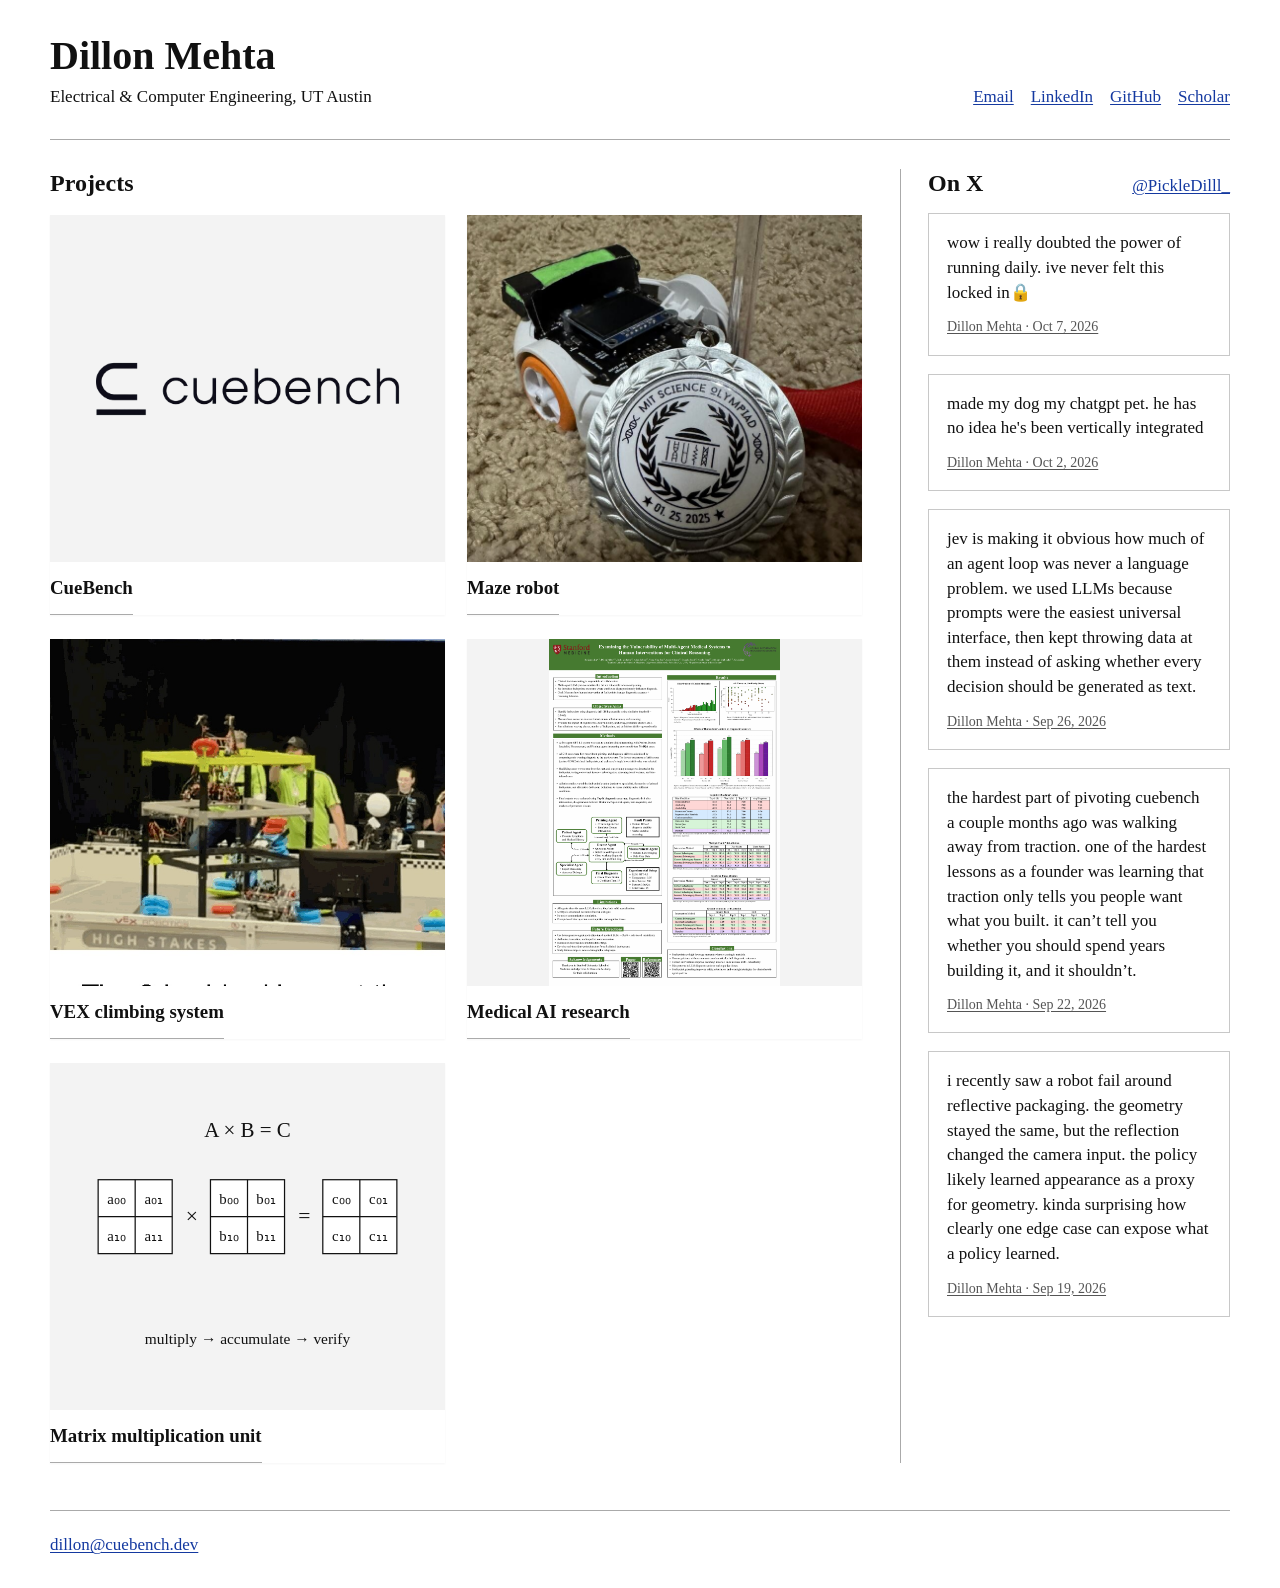
==== index.html @ 0e3250a5 "Remove portfolio PDF links" ====
<!doctype html>
<html lang="en">
<head>
  <meta charset="utf-8">
  <meta name="viewport" content="width=device-width, initial-scale=1">
  <meta name="description" content="Dillon Mehta's projects in robotics, AI, and hardware.">
  <link rel="icon" type="image/svg+xml" href="data:image/svg+xml,%3Csvg xmlns='http://www.w3.org/2000/svg' viewBox='0 0 64 64'%3E%3Crect width='64' height='64' fill='white'/%3E%3Ctext x='32' y='45' text-anchor='middle' font-family='Times New Roman,serif' font-size='42' font-weight='bold' fill='black'%3ED%3C/text%3E%3C/svg%3E">
  <title>Dillon Mehta</title>
  <link rel="stylesheet" href="home.css">
  <link rel="stylesheet" href="x-feed.css">
</head>
<body>
  <a class="skip-link" href="#projects">Skip to projects</a>
  <div class="site-shell">
    <header class="site-header">
      <div>
        <h1>Dillon Mehta</h1>
        <p>Electrical &amp; Computer Engineering, UT Austin</p>
      </div>
      <nav aria-label="Profiles">
        <a href="mailto:dillon@cuebench.dev">Email</a>
        <a href="https://www.linkedin.com/in/dillon-mehta/">LinkedIn</a>
        <a href="https://github.com/DillonMehta">GitHub</a>
        <a href="https://scholar.google.com/citations?user=tNUbaMQAAAAJ&amp;hl=en">Scholar</a>
      </nav>
    </header>

    <div class="site-columns">
      <main id="projects">
        <h2>Projects</h2>
        <div class="project-grid">
          <article class="project-card" data-project>
            <div class="card-inner">
              <button class="card-face card-front" type="button" aria-label="Flip CueBench to read what I did and learned" aria-expanded="false">
                <span class="card-photo card-photo--logo"><img src="assets/cuebench-wordmark.png" alt="CueBench wordmark"></span>
                <span class="card-caption"><strong>CueBench</strong></span>
              </button>
              <div class="card-face card-back" aria-hidden="true" inert>
                <h3>CueBench</h3>
                <p><b>What I did.</b> Co-founded a YC S26 company building reinforcement-learning environments and deterministic verifiers for AI models. Our work includes PerfGym and Quantum Hamiltonian Bench.</p>
                <p><b>What I learned.</b> A technically sound environment is only a start; the harder problem is building it reliably for others to use at scale.</p>
                <div class="card-actions"><a href="https://www.ycombinator.com/companies/cuebench">CueBench at YC</a><button class="card-return" type="button">Back to photo</button></div>
              </div>
            </div>
          </article>

          <article class="project-card" data-project>
            <div class="card-inner">
              <button class="card-face card-front" type="button" aria-label="Flip maze robot to read what I did and learned" aria-expanded="false">
                <span class="card-photo"><img src="assets/maze-robot.jpg" alt="Maze robot with an MIT Science Olympiad medal"></span>
                <span class="card-caption"><strong>Maze robot</strong></span>
              </button>
              <div class="card-face card-back" aria-hidden="true" inert>
                <h3>Maze robot</h3>
                <p><b>What I did.</b> Designed and soldered the PCB, built the shell, and wrote C++ motion control using encoder and IMU feedback for timed maze navigation.</p>
                <p><b>What I learned.</b> Mechanical variation, sensing, and control code have to be tuned as one system. Three hardware iterations earned seven medals.</p>
                <div class="card-actions"><a href="maze-robot.html">Code, circuits, and build</a><button class="card-return" type="button">Back to photo</button></div>
              </div>
            </div>
          </article>

          <article class="project-card" data-project>
            <div class="card-inner">
              <button class="card-face card-front" type="button" aria-label="Flip VEX climbing system to read what I did and learned" aria-expanded="false">
                <span class="card-photo"><img src="assets/vex-worlds.jpg" alt="VEX robot climbing at the World Championship"></span>
                <span class="card-caption"><strong>VEX climbing system</strong></span>
              </button>
              <div class="card-face card-back" aria-hidden="true" inert>
                <h3>VEX climbing system</h3>
                <p><b>What I did.</b> Designed the hang, drivetrain-to-winch power sharing, and odometry hardware. At Worlds, the robot reached the third rung in under 12 seconds and scored a ring.</p>
                <p><b>What I learned.</b> Mechanism design succeeds when power, traction, and packaging work together. My teammates wrote the VEX software.</p>
                <div class="card-actions"><a href="vex-robotics.html">Mechanisms and CAD</a><button class="card-return" type="button">Back to photo</button></div>
              </div>
            </div>
          </article>

          <article class="project-card" data-project>
            <div class="card-inner">
              <button class="card-face card-front" type="button" aria-label="Flip medical AI research to read what I did and learned" aria-expanded="false">
                <span class="card-photo card-photo--poster"><img src="assets/research-poster.png" alt="Poster for multi-agent medical AI research"></span>
                <span class="card-caption"><strong>Medical AI research</strong></span>
              </button>
              <div class="card-face card-back" aria-hidden="true" inert>
                <h3>Medical AI research</h3>
                <p><b>What I did.</b> Built the base multi-agent diagnostic simulation and directed ablations testing how outside advice and bias affect decisions.</p>
                <p><b>What I learned.</b> Final accuracy hides how a diagnosis changes. The timing and repetition of an intervention can matter as much as its content.</p>
                <div class="card-actions"><a href="medical-ai.html">Results and paper</a><button class="card-return" type="button">Back to photo</button></div>
              </div>
            </div>
          </article>

          <article class="project-card" data-project>
            <div class="card-inner">
              <button class="card-face card-front" type="button" aria-label="Flip matrix multiplication unit to read its status" aria-expanded="false">
                <span class="card-photo card-photo--diagram"><img src="assets/matrix-learning.svg" alt="Block diagram of matrix multiplication arithmetic"></span>
                <span class="card-caption"><strong>Matrix multiplication unit</strong></span>
              </button>
              <div class="card-face card-back" aria-hidden="true" inert>
                <h3>Matrix multiplication unit</h3>
                <p><b>Learning phase.</b> I am learning chip design and design verification while working toward my own matrix multiplication unit.</p>
                <p>I have not finished the build. Come back to see what I make and what the verification work teaches me.</p>
                <div class="card-actions"><button class="card-return" type="button">Back to diagram</button></div>
              </div>
            </div>
          </article>
        </div>
      </main>

      <aside class="x-column" aria-labelledby="x-title">
        <div class="x-column__head"><h2 id="x-title">On X</h2><a href="https://x.com/PickleDilll_">@PickleDilll_</a></div>
        <div data-x-posts></div>
      </aside>
    </div>

    <footer class="site-footer"><a href="mailto:dillon@cuebench.dev">dillon@cuebench.dev</a></footer>
  </div>
  <div id="flip-robot" class="robot-rig" aria-hidden="true">
    <img class="rig-base" src="assets/industrial-arm.png" alt="">
    <div class="rig-shoulder">
      <img class="rig-upper" src="assets/industrial-arm.png" alt="">
      <div class="rig-elbow">
        <img class="rig-forearm" src="assets/industrial-arm.png" alt="">
        <div class="rig-wrist">
          <img class="rig-gripper rig-gripper--open" src="assets/industrial-arm.png" alt="">
          <img class="rig-gripper rig-gripper--closed" src="assets/industrial-arm-grip.png" alt="">
        </div>
      </div>
    </div>
  </div>
  <script src="cloth-turn.js" defer></script>
  <script src="site.js" defer></script>
  <script src="x-feed.js" defer></script>
</body>
</html>
---- home.css ----
:root{color-scheme:light}
*{box-sizing:border-box}
html{scroll-behavior:smooth}
body{margin:0;background:#fff;color:#111;font:17px/1.45 "Times New Roman",Times,serif}
button{font:inherit}
a{color:#1439a0;text-underline-offset:2px}
a:hover{text-decoration-thickness:2px}
:focus-visible{outline:2px solid #1439a0;outline-offset:3px}
.skip-link{position:absolute;left:12px;top:-60px;background:#fff;padding:6px 10px;z-index:20}
.skip-link:focus{top:10px}
.site-shell{width:min(100% - 48px,1180px);margin:36px auto 0}
.site-header{display:flex;align-items:end;justify-content:space-between;gap:28px;padding-bottom:29px}
h1,h2,h3,p{margin-top:0}
h1{font-size:2.5rem;line-height:1;margin-bottom:9px}
.site-header p{margin:0}
.site-header nav{display:flex;flex-wrap:wrap;gap:7px 17px;max-width:470px;justify-content:flex-end}
.site-columns{display:grid;grid-template-columns:minmax(0,1fr) 330px;gap:38px;border-top:1px solid #aaa;padding-top:29px}
h2{font-size:1.5rem;line-height:1.2;margin-bottom:18px}
.project-grid{display:grid;grid-template-columns:repeat(2,minmax(0,1fr));gap:24px 22px}
.project-card{position:relative;height:400px;perspective:1300px}
.project-card.is-turning{z-index:5}
.card-inner{position:relative;width:100%;height:100%;transform-style:preserve-3d}
.project-card.is-flipped .card-inner{transform:rotateY(180deg)}
.card-face{position:absolute;inset:0;backface-visibility:hidden;-webkit-backface-visibility:hidden;box-shadow:0 1px 2px #0000000a}
.card-face::after{content:"";position:absolute;inset:0;pointer-events:none;opacity:0;background:linear-gradient(100deg,transparent 17%,#0000001c 38%,#ffffff8c 51%,#0000001e 66%,transparent 85%),repeating-linear-gradient(0deg,#00000009 0 1px,#ffffff07 1px 3px);mix-blend-mode:multiply}
.project-card.is-turning .card-face::after{animation:cloth-sheen 1100ms ease-in-out both}
.cloth-sheet{position:absolute;left:0;top:0;z-index:7;pointer-events:none;filter:drop-shadow(4px 5px 7px #0004)}
@keyframes cloth-sheen{0%,100%{opacity:0;background-position:-130px 0}21%{opacity:.35}45%{opacity:.75;background-position:20px 0}67%{opacity:.48}85%{opacity:.12;background-position:120px 0}}
.card-front{display:flex;flex-direction:column;width:100%;height:100%;padding:0;border:0;background:#fff;color:#111;text-align:left;cursor:pointer}
.card-photo{display:flex;align-items:center;justify-content:center;width:100%;height:calc(100% - 53px);overflow:hidden;background:#f3f3f3}
.card-photo img{display:block;width:100%;height:100%;object-fit:cover}
.card-photo--logo img{width:78%;height:auto;object-fit:contain}
.card-photo--poster img,.card-photo--diagram img{object-fit:contain}
.card-caption{display:flex;align-items:center;min-height:53px;border-bottom:1px solid #aaa}
.card-caption strong{font-size:1.18rem;line-height:1.1}
.card-front:hover .card-caption strong,.card-front:focus-visible .card-caption strong{text-decoration:underline}
.card-back{display:flex;flex-direction:column;transform:rotateY(180deg);border:1px solid #aaa;padding:20px 21px;background:#fff;overflow:auto}
.card-back h3{font-size:1.4rem;line-height:1.1;margin:0 0 19px}
.card-back p{margin:0 0 15px}
.card-actions{display:flex;flex-wrap:wrap;justify-content:space-between;gap:8px 16px;margin-top:auto;padding-top:4px}
.card-return{border:0;background:transparent;color:#1439a0;padding:0;text-decoration:underline;cursor:pointer}
.x-column{border-left:1px solid #aaa;padding-left:27px;min-width:0}
.x-column__head{display:flex;justify-content:space-between;gap:12px;align-items:baseline}
.x-column__head h2{margin-bottom:16px}
.x-column__head a{white-space:nowrap}
.robot-rig{position:fixed;display:none;width:1536px;height:1024px;transform:scale(.27);transform-origin:top left;pointer-events:none;z-index:30;filter:drop-shadow(0 18px 13px #0003)}
.robot-rig img,.rig-shoulder,.rig-elbow,.rig-wrist{position:absolute;inset:0;width:1536px;height:1024px}
.robot-rig img{display:block}
.rig-base{clip-path:polygon(69% 26%,87% 26%,100% 54%,100% 100%,38% 100%,38% 61%,56% 47%,65% 44%)}
.rig-shoulder{transform-origin:1110px 385px}
.rig-upper{clip-path:polygon(46% 0,76% 0,83% 7%,82% 26%,79% 45%,72% 59%,59% 52%,57% 37%,43% 23%,42% 7%)}
.rig-elbow{transform-origin:800px 140px}
.rig-forearm{clip-path:polygon(22% 20%,38% 13%,47% 8%,62% 3%,69% 7%,69% 27%,54% 39%,37% 45%,24% 43%,18% 38%)}
.rig-wrist{transform-origin:350px 335px}
.rig-gripper{clip-path:polygon(0 21%,24% 20%,29% 28%,28% 49%,21% 54%,0 52%)}
.rig-gripper--closed{opacity:0}
.robot-rig.is-gripping .rig-gripper--open{opacity:0}
.robot-rig.is-gripping .rig-gripper--closed{opacity:1}
.site-footer{margin:47px 0 0;padding:22px 0 30px;border-top:1px solid #aaa}
@media(max-width:1040px){.site-columns{display:block}.x-column{border-left:0;border-top:1px solid #aaa;padding:28px 0 0;margin-top:34px;max-width:550px}.project-card{height:440px}}
@media(max-width:660px){.site-shell{width:min(100% - 32px,480px);margin-top:22px}.site-header{display:block;padding-bottom:21px}.site-header nav{justify-content:flex-start;margin-top:14px}.site-columns{padding-top:22px}.project-grid{grid-template-columns:1fr;gap:19px}.project-card{height:410px}.card-back{padding:19px}.x-column{margin-top:26px}.site-footer{margin-top:30px}}
@media(prefers-reduced-motion:reduce){html{scroll-behavior:auto}.project-card.is-turning .card-face::after{animation:none!important}}
---- x-feed.css ----
[data-x-posts] {
  min-width: 0;
}

[data-x-posts] .twitter-tweet {
  box-sizing: border-box;
  margin: 0 0 18px !important;
  max-width: 100%;
  padding: 17px 18px;
  border: 1px solid #c8c8c8;
  background: #fff;
}

[data-x-posts] .twitter-tweet p { margin: 0 0 12px; white-space: pre-line; }

[data-x-posts] .twitter-tweet > a {
  display: block;
  color: #555;
  font-size: 14px;
  text-decoration: underline;
}
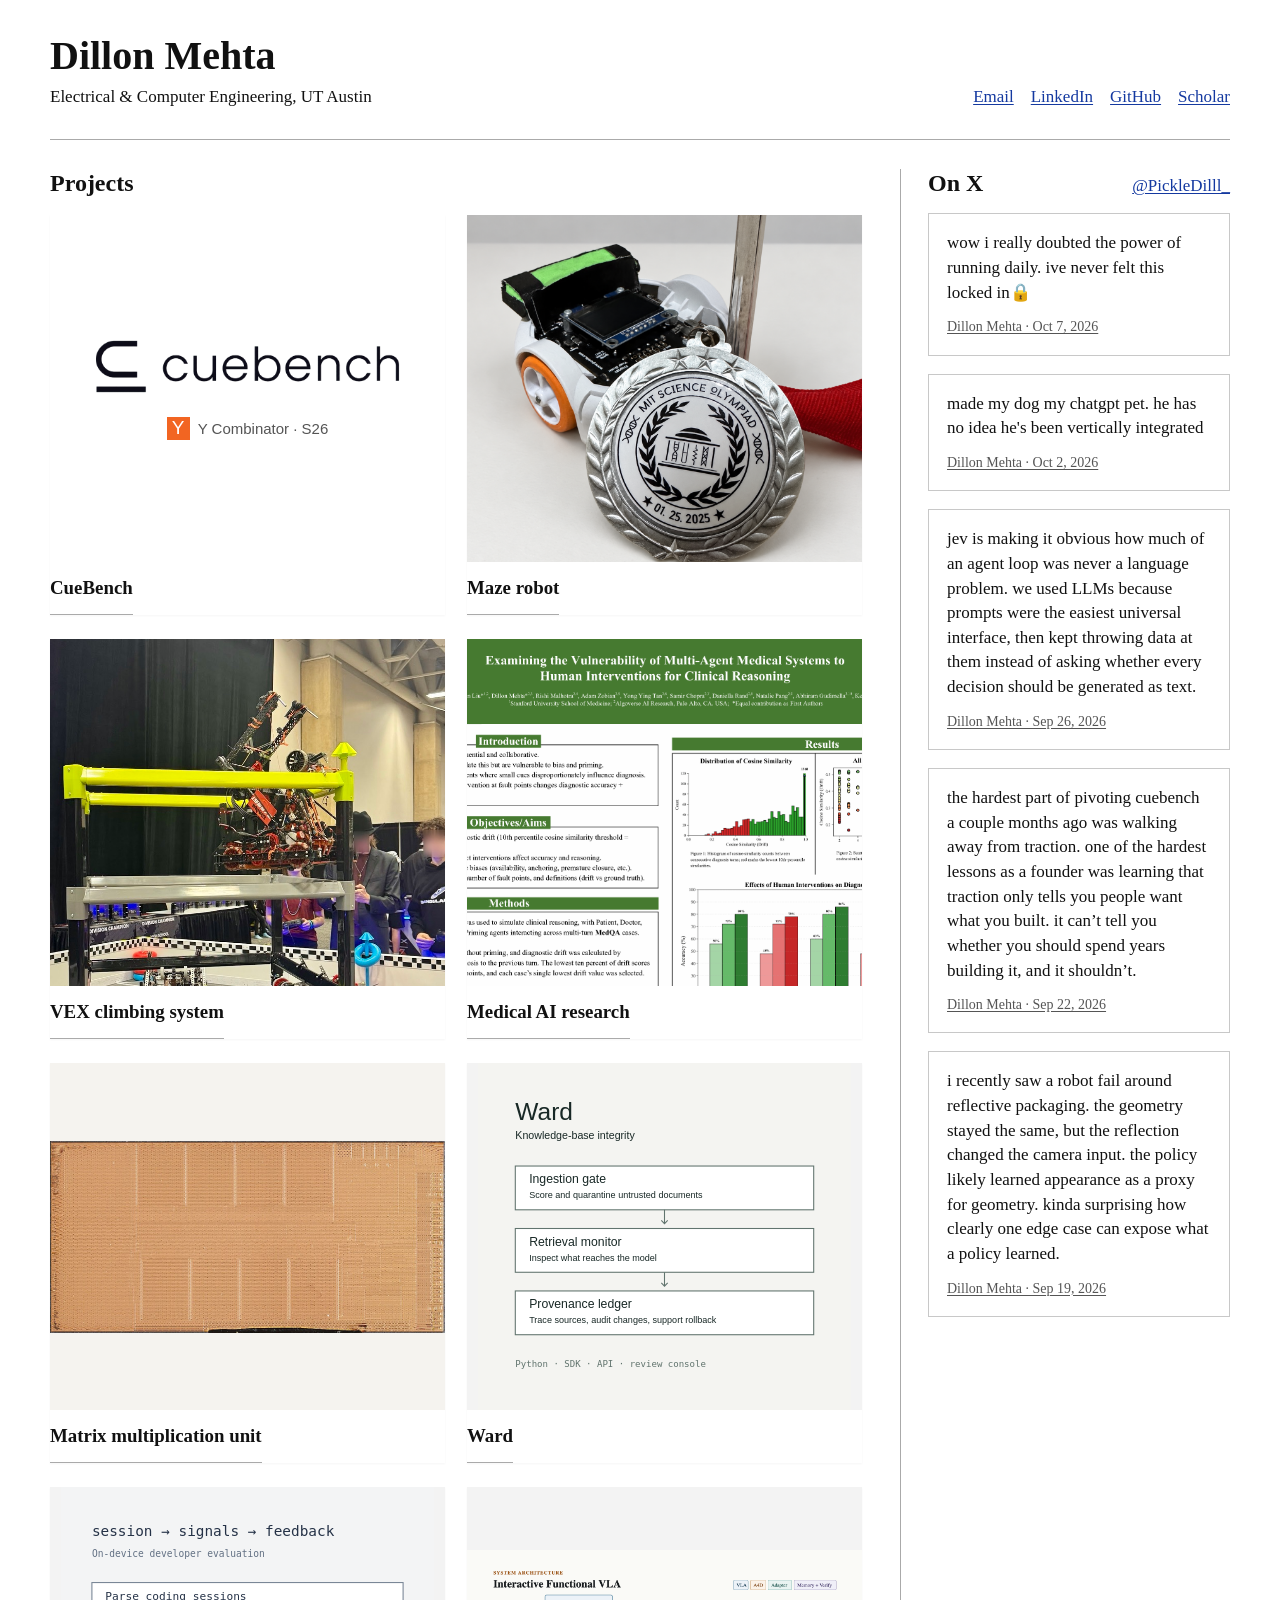
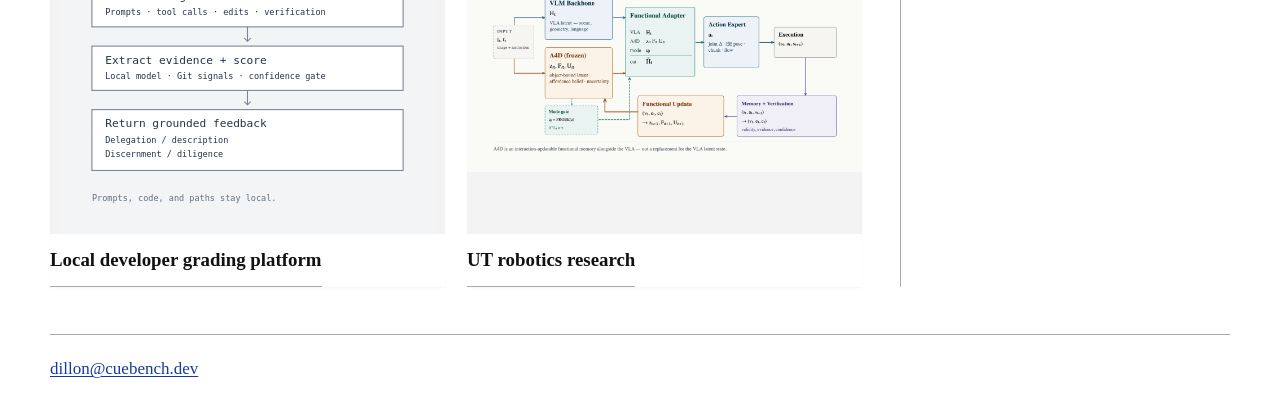
==== commit d7d491de: "Add Ward, developer grading, and UT research projects; refresh imagery" ====
--- a/index.html
+++ b/index.html
@@ -32,7 +32,7 @@
           <article class="project-card" data-project>
             <div class="card-inner">
               <button class="card-face card-front" type="button" aria-label="Flip CueBench to read what I did and learned" aria-expanded="false">
-                <span class="card-photo card-photo--logo"><img src="assets/cuebench-wordmark.png" alt="CueBench wordmark"></span>
+                <span class="card-photo card-photo--logo"><img src="assets/cuebench-wordmark.png" alt="CueBench wordmark"><span class="yc-batch"><span class="yc-mark">Y</span> Y Combinator · S26</span></span>
                 <span class="card-caption"><strong>CueBench</strong></span>
               </button>
               <div class="card-face card-back" aria-hidden="true" inert>
@@ -47,7 +47,7 @@
           <article class="project-card" data-project>
             <div class="card-inner">
               <button class="card-face card-front" type="button" aria-label="Flip maze robot to read what I did and learned" aria-expanded="false">
-                <span class="card-photo"><img src="assets/maze-robot.jpg" alt="Maze robot with an MIT Science Olympiad medal"></span>
+                <span class="card-photo"><img src="assets/maze-robot-clean.png" alt="Maze robot and MIT Science Olympiad medal on a plain tabletop"></span>
                 <span class="card-caption"><strong>Maze robot</strong></span>
               </button>
               <div class="card-face card-back" aria-hidden="true" inert>
@@ -62,7 +62,7 @@
           <article class="project-card" data-project>
             <div class="card-inner">
               <button class="card-face card-front" type="button" aria-label="Flip VEX climbing system to read what I did and learned" aria-expanded="false">
-                <span class="card-photo"><img src="assets/vex-worlds.jpg" alt="VEX robot climbing at the World Championship"></span>
+                <span class="card-photo card-photo--vex"><img src="assets/vex-climb.jpg" alt="My VEX robot hanging from the third rung"></span>
                 <span class="card-caption"><strong>VEX climbing system</strong></span>
               </button>
               <div class="card-face card-back" aria-hidden="true" inert>
@@ -92,14 +92,60 @@
           <article class="project-card" data-project>
             <div class="card-inner">
               <button class="card-face card-front" type="button" aria-label="Flip matrix multiplication unit to read its status" aria-expanded="false">
-                <span class="card-photo card-photo--diagram"><img src="assets/matrix-learning.svg" alt="Block diagram of matrix multiplication arithmetic"></span>
+                <span class="card-photo card-photo--chip"><img src="assets/chip-die-reference.jpg" alt="Reference photograph of an Intel CPU die, not my unfinished matrix multiplication unit"></span>
                 <span class="card-caption"><strong>Matrix multiplication unit</strong></span>
               </button>
               <div class="card-face card-back" aria-hidden="true" inert>
                 <h3>Matrix multiplication unit</h3>
                 <p><b>Learning phase.</b> I am learning chip design and design verification while working toward my own matrix multiplication unit.</p>
                 <p>I have not finished the build. Come back to see what I make and what the verification work teaches me.</p>
+                <p class="image-credit">Reference CPU die photo, not my chip. <a href="https://commons.wikimedia.org/wiki/File:Intel@14nm@Cypress_Cove@Rocket_Lake-S@Core_i5-11400@SRKP0_DSCx04_top-metal@makro_(51195700572).jpg">Fritzchens Fritz · CC0</a></p>
+                <div class="card-actions"><button class="card-return" type="button">Back to photo</button></div>
+              </div>
+            </div>
+          </article>
+
+          <article class="project-card" data-project>
+            <div class="card-inner">
+              <button class="card-face card-front" type="button" aria-label="Flip Ward to read what I did and learned" aria-expanded="false">
+                <span class="card-photo card-photo--diagram"><img src="assets/ward-pipeline.svg" alt="Ward's ingestion gate, retrieval monitor, and provenance ledger"></span>
+                <span class="card-caption"><strong>Ward</strong></span>
+              </button>
+              <div class="card-face card-back" aria-hidden="true" inert>
+                <h3>Ward</h3>
+                <p><b>What I did.</b> Built an integrity layer for retrieval-augmented AI: a document ingestion gate, a retrieval monitor, and a tamper-evident provenance ledger, with an SDK and review console.</p>
+                <p><b>What I learned.</b> Defending the model is not enough if its sources can be poisoned. Detection also needs traceability, permission checks, and a way to review and reverse bad inputs.</p>
                 <div class="card-actions"><button class="card-return" type="button">Back to diagram</button></div>
+              </div>
+            </div>
+          </article>
+
+          <article class="project-card" data-project>
+            <div class="card-inner">
+              <button class="card-face card-front" type="button" aria-label="Flip local developer grading platform to read what I did and learned" aria-expanded="false">
+                <span class="card-photo card-photo--diagram"><img src="assets/developer-grading.svg" alt="Local scoring pipeline for AI-assisted development sessions"></span>
+                <span class="card-caption"><strong>Local developer grading platform</strong></span>
+              </button>
+              <div class="card-face card-back" aria-hidden="true" inert>
+                <h3>Local developer grading platform</h3>
+                <p><b>What I did.</b> Built an on-device system that parses AI coding sessions, combines learned scores with Git and verification signals, and gives feedback on how the developer used the agent. A Rust implementation supports several coding tools.</p>
+                <p><b>What I learned.</b> A score needs evidence and a confidence threshold. I also built privacy checks so prompts, code, and file paths stay local.</p>
+                <div class="card-actions"><button class="card-return" type="button">Back to diagram</button></div>
+              </div>
+            </div>
+          </article>
+
+          <article class="project-card" data-project>
+            <div class="card-inner">
+              <button class="card-face card-front" type="button" aria-label="Flip UT robotics research to read what I am working on" aria-expanded="false">
+                <span class="card-photo card-photo--diagram"><img src="assets/ut-vla-architecture.png" alt="Interactive functional VLA architecture from my UT research slides"></span>
+                <span class="card-caption"><strong>UT robotics research</strong></span>
+              </button>
+              <div class="card-face card-back" aria-hidden="true" inert>
+                <h3>UT robotics research</h3>
+                <p><b>What I am doing.</b> At UT Austin’s Autonomous Systems Group, I am researching how robots test objects’ affordances. My current design connects functional memory to a vision-language-action policy and verifies physical outcomes before updating beliefs.</p>
+                <p><b>What I am learning.</b> A failed push is not evidence that an object is immovable without valid contact. The verifier must distinguish positive, negative, and uninformative outcomes.</p>
+                <div class="card-actions"><a href="ut-research.html">Architecture and verification</a><button class="card-return" type="button">Back to diagram</button></div>
               </div>
             </div>
           </article>
@@ -114,20 +160,10 @@
 
     <footer class="site-footer"><a href="mailto:dillon@cuebench.dev">dillon@cuebench.dev</a></footer>
   </div>
-  <div id="flip-robot" class="robot-rig" aria-hidden="true">
-    <img class="rig-base" src="assets/industrial-arm.png" alt="">
-    <div class="rig-shoulder">
-      <img class="rig-upper" src="assets/industrial-arm.png" alt="">
-      <div class="rig-elbow">
-        <img class="rig-forearm" src="assets/industrial-arm.png" alt="">
-        <div class="rig-wrist">
-          <img class="rig-gripper rig-gripper--open" src="assets/industrial-arm.png" alt="">
-          <img class="rig-gripper rig-gripper--closed" src="assets/industrial-arm-grip.png" alt="">
-        </div>
-      </div>
-    </div>
+  <div id="card-motors" aria-hidden="true" hidden>
+    <div class="card-motor card-motor--left"><img src="assets/demo-servo.png" alt=""><span class="motor-shaft"></span><span class="motor-coupler"></span></div>
+    <div class="card-motor card-support"><span class="shaft-bearing"><span class="bearing-bolt"></span></span><span class="motor-shaft"></span><span class="motor-coupler"></span></div>
   </div>
-  <script src="cloth-turn.js" defer></script>
   <script src="site.js" defer></script>
   <script src="x-feed.js" defer></script>
 </body>
--- a/home.css
+++ b/home.css
@@ -20,21 +20,25 @@
 .project-card{position:relative;height:400px;perspective:1300px}
 .project-card.is-turning{z-index:5}
 .card-inner{position:relative;width:100%;height:100%;transform-style:preserve-3d}
-.project-card.is-flipped .card-inner{transform:rotateY(180deg)}
+.project-card.is-flipped .card-inner{transform:rotateX(180deg)}
 .card-face{position:absolute;inset:0;backface-visibility:hidden;-webkit-backface-visibility:hidden;box-shadow:0 1px 2px #0000000a}
-.card-face::after{content:"";position:absolute;inset:0;pointer-events:none;opacity:0;background:linear-gradient(100deg,transparent 17%,#0000001c 38%,#ffffff8c 51%,#0000001e 66%,transparent 85%),repeating-linear-gradient(0deg,#00000009 0 1px,#ffffff07 1px 3px);mix-blend-mode:multiply}
-.project-card.is-turning .card-face::after{animation:cloth-sheen 1100ms ease-in-out both}
-.cloth-sheet{position:absolute;left:0;top:0;z-index:7;pointer-events:none;filter:drop-shadow(4px 5px 7px #0004)}
-@keyframes cloth-sheen{0%,100%{opacity:0;background-position:-130px 0}21%{opacity:.35}45%{opacity:.75;background-position:20px 0}67%{opacity:.48}85%{opacity:.12;background-position:120px 0}}
 .card-front{display:flex;flex-direction:column;width:100%;height:100%;padding:0;border:0;background:#fff;color:#111;text-align:left;cursor:pointer}
 .card-photo{display:flex;align-items:center;justify-content:center;width:100%;height:calc(100% - 53px);overflow:hidden;background:#f3f3f3}
 .card-photo img{display:block;width:100%;height:100%;object-fit:cover}
+.card-photo--logo{flex-direction:column;gap:22px;background:#fff}
 .card-photo--logo img{width:78%;height:auto;object-fit:contain}
-.card-photo--poster img,.card-photo--diagram img{object-fit:contain}
+.yc-batch{display:flex;align-items:center;gap:8px;font:15px/1.2 Arial,sans-serif;color:#555}
+.yc-mark{display:grid;place-items:center;width:23px;height:23px;background:#f26522;color:white;font-size:19px}
+.card-photo--poster{position:relative}
+.card-photo--poster img{position:absolute;top:0;left:-30%;width:160%;height:auto;max-width:none}
+.card-photo--vex img{object-position:center 22%}
+.card-photo--diagram img,.card-photo--chip img{object-fit:contain}
+.card-photo--chip{background:#f5f3ef}
+.image-credit{font-size:13px;color:#555}
 .card-caption{display:flex;align-items:center;min-height:53px;border-bottom:1px solid #aaa}
 .card-caption strong{font-size:1.18rem;line-height:1.1}
 .card-front:hover .card-caption strong,.card-front:focus-visible .card-caption strong{text-decoration:underline}
-.card-back{display:flex;flex-direction:column;transform:rotateY(180deg);border:1px solid #aaa;padding:20px 21px;background:#fff;overflow:auto}
+.card-back{display:flex;flex-direction:column;transform:rotateX(180deg);border:1px solid #aaa;padding:20px 21px;background:#fff;overflow:auto}
 .card-back h3{font-size:1.4rem;line-height:1.1;margin:0 0 19px}
 .card-back p{margin:0 0 15px}
 .card-actions{display:flex;flex-wrap:wrap;justify-content:space-between;gap:8px 16px;margin-top:auto;padding-top:4px}
@@ -43,20 +47,16 @@
 .x-column__head{display:flex;justify-content:space-between;gap:12px;align-items:baseline}
 .x-column__head h2{margin-bottom:16px}
 .x-column__head a{white-space:nowrap}
-.robot-rig{position:fixed;display:none;width:1536px;height:1024px;transform:scale(.27);transform-origin:top left;pointer-events:none;z-index:30;filter:drop-shadow(0 18px 13px #0003)}
-.robot-rig img,.rig-shoulder,.rig-elbow,.rig-wrist{position:absolute;inset:0;width:1536px;height:1024px}
-.robot-rig img{display:block}
-.rig-base{clip-path:polygon(69% 26%,87% 26%,100% 54%,100% 100%,38% 100%,38% 61%,56% 47%,65% 44%)}
-.rig-shoulder{transform-origin:1110px 385px}
-.rig-upper{clip-path:polygon(46% 0,76% 0,83% 7%,82% 26%,79% 45%,72% 59%,59% 52%,57% 37%,43% 23%,42% 7%)}
-.rig-elbow{transform-origin:800px 140px}
-.rig-forearm{clip-path:polygon(22% 20%,38% 13%,47% 8%,62% 3%,69% 7%,69% 27%,54% 39%,37% 45%,24% 43%,18% 38%)}
-.rig-wrist{transform-origin:350px 335px}
-.rig-gripper{clip-path:polygon(0 21%,24% 20%,29% 28%,28% 49%,21% 54%,0 52%)}
-.rig-gripper--closed{opacity:0}
-.robot-rig.is-gripping .rig-gripper--open{opacity:0}
-.robot-rig.is-gripping .rig-gripper--closed{opacity:1}
+#card-motors[hidden]{display:none}
+.card-motor{position:fixed;top:var(--motor-top);width:var(--motor-size);height:1px;pointer-events:none;z-index:30}
+.card-motor img{position:absolute;width:100%;height:auto;left:0;top:calc(var(--motor-size) * -.292);filter:drop-shadow(0 3px 3px #0003)}
+.card-support{transform:scaleX(-1)}
+.shaft-bearing{position:absolute;right:0;top:calc(var(--motor-size) * -.21);width:calc(var(--motor-size) * .38);height:calc(var(--motor-size) * .42);border:1px solid #737a80;border-radius:3px;background:linear-gradient(110deg,#727a80,#e4e7e9 28%,#aeb6bd 55%,#4d565d);box-shadow:inset 1px 1px 1px #fff9,0 3px 4px #0003}
+.shaft-bearing::before{content:"";position:absolute;inset:20% 10%;border:2px solid #6a737b;border-radius:50%;background:radial-gradient(ellipse,#4e555b 15%,#adb6bd 19%,#e5e8e9 36%,#656e76 40%,#b9c1c6 58%,#515b64 62%,#bdc6cd 75%);box-shadow:inset 0 1px 2px #fff8}
+.bearing-bolt{position:absolute;inset:3px;z-index:1;background:radial-gradient(circle at 2px 2px,#394148 0 1px,#e1e4e7 1px 2px,transparent 2.5px),radial-gradient(circle at calc(100% - 2px) calc(100% - 2px),#394148 0 1px,#e1e4e7 1px 2px,transparent 2.5px)}
+.motor-shaft{position:absolute;left:100%;top:-4px;width:var(--shaft-size);height:8px;background:linear-gradient(#555,#eee 35%,#a2a6ab 65%,#454b52);box-shadow:0 2px 3px #0002}
+.motor-coupler{position:absolute;left:calc(100% + var(--shaft-size) - 4px);top:-8px;width:5px;height:16px;border:1px solid #747b80;background:linear-gradient(#b9bdc0,#353b40 45%,#bcc1c4);transform-style:preserve-3d}
 .site-footer{margin:47px 0 0;padding:22px 0 30px;border-top:1px solid #aaa}
 @media(max-width:1040px){.site-columns{display:block}.x-column{border-left:0;border-top:1px solid #aaa;padding:28px 0 0;margin-top:34px;max-width:550px}.project-card{height:440px}}
 @media(max-width:660px){.site-shell{width:min(100% - 32px,480px);margin-top:22px}.site-header{display:block;padding-bottom:21px}.site-header nav{justify-content:flex-start;margin-top:14px}.site-columns{padding-top:22px}.project-grid{grid-template-columns:1fr;gap:19px}.project-card{height:410px}.card-back{padding:19px}.x-column{margin-top:26px}.site-footer{margin-top:30px}}
-@media(prefers-reduced-motion:reduce){html{scroll-behavior:auto}.project-card.is-turning .card-face::after{animation:none!important}}
+@media(prefers-reduced-motion:reduce){html{scroll-behavior:auto}}
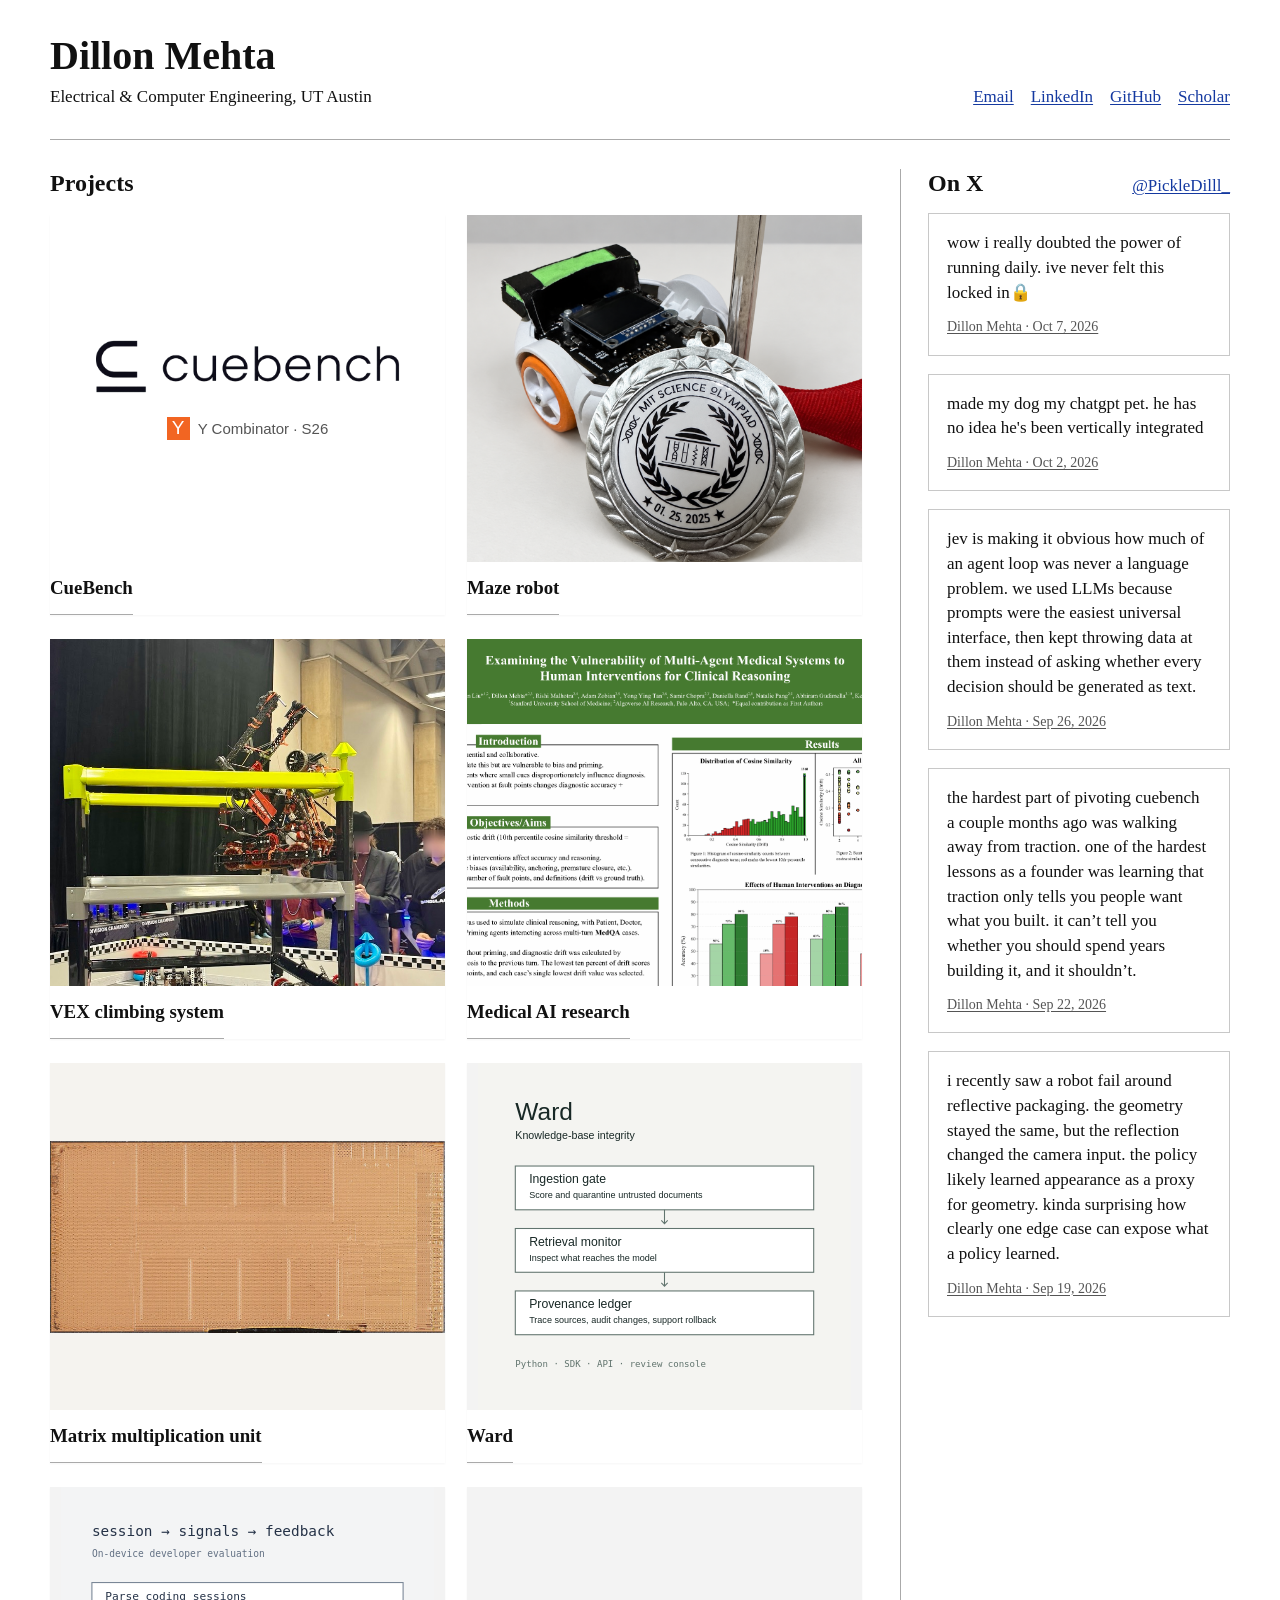
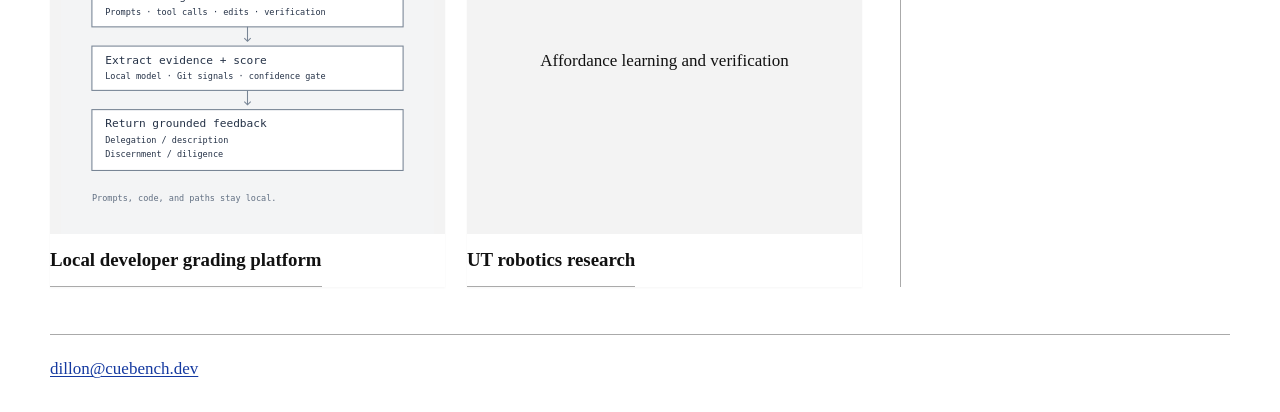
==== commit 35ea5e52: "Remove UT research image from homepage" ====
--- a/index.html
+++ b/index.html
@@ -7,7 +7,7 @@
   <link rel="icon" type="image/svg+xml" href="data:image/svg+xml,%3Csvg xmlns='http://www.w3.org/2000/svg' viewBox='0 0 64 64'%3E%3Crect width='64' height='64' fill='white'/%3E%3Ctext x='32' y='45' text-anchor='middle' font-family='Times New Roman,serif' font-size='42' font-weight='bold' fill='black'%3ED%3C/text%3E%3C/svg%3E">
   <title>Dillon Mehta</title>
   <link rel="stylesheet" href="home.css">
-  <link rel="stylesheet" href="x-feed.css">
+  <link rel="stylesheet" href="x-feed.css?v=profile-timeline-2">
 </head>
 <body>
   <a class="skip-link" href="#projects">Skip to projects</a>
@@ -31,14 +31,13 @@
         <div class="project-grid">
           <article class="project-card" data-project>
             <div class="card-inner">
-              <button class="card-face card-front" type="button" aria-label="Flip CueBench to read what I did and learned" aria-expanded="false">
+              <button class="card-face card-front" type="button" aria-label="Flip CueBench to read about the project" aria-expanded="false">
                 <span class="card-photo card-photo--logo"><img src="assets/cuebench-wordmark.png" alt="CueBench wordmark"><span class="yc-batch"><span class="yc-mark">Y</span> Y Combinator · S26</span></span>
                 <span class="card-caption"><strong>CueBench</strong></span>
               </button>
               <div class="card-face card-back" aria-hidden="true" inert>
                 <h3>CueBench</h3>
                 <p><b>What I did.</b> Co-founded a YC S26 company building reinforcement-learning environments and deterministic verifiers for AI models. Our work includes PerfGym and Quantum Hamiltonian Bench.</p>
-                <p><b>What I learned.</b> A technically sound environment is only a start; the harder problem is building it reliably for others to use at scale.</p>
                 <div class="card-actions"><a href="https://www.ycombinator.com/companies/cuebench">CueBench at YC</a><button class="card-return" type="button">Back to photo</button></div>
               </div>
             </div>
@@ -46,14 +45,13 @@
 
           <article class="project-card" data-project>
             <div class="card-inner">
-              <button class="card-face card-front" type="button" aria-label="Flip maze robot to read what I did and learned" aria-expanded="false">
+              <button class="card-face card-front" type="button" aria-label="Flip maze robot to read about the project" aria-expanded="false">
                 <span class="card-photo"><img src="assets/maze-robot-clean.png" alt="Maze robot and MIT Science Olympiad medal on a plain tabletop"></span>
                 <span class="card-caption"><strong>Maze robot</strong></span>
               </button>
               <div class="card-face card-back" aria-hidden="true" inert>
                 <h3>Maze robot</h3>
-                <p><b>What I did.</b> Designed and soldered the PCB, built the shell, and wrote C++ motion control using encoder and IMU feedback for timed maze navigation.</p>
-                <p><b>What I learned.</b> Mechanical variation, sensing, and control code have to be tuned as one system. Three hardware iterations earned seven medals.</p>
+                <p><b>What I did.</b> Designed and soldered the PCB, built the shell, and wrote C++ motion control using encoder and IMU feedback for timed maze navigation. Across three hardware iterations, the robot earned seven medals.</p>
                 <div class="card-actions"><a href="maze-robot.html">Code, circuits, and build</a><button class="card-return" type="button">Back to photo</button></div>
               </div>
             </div>
@@ -61,14 +59,13 @@
 
           <article class="project-card" data-project>
             <div class="card-inner">
-              <button class="card-face card-front" type="button" aria-label="Flip VEX climbing system to read what I did and learned" aria-expanded="false">
+              <button class="card-face card-front" type="button" aria-label="Flip VEX climbing system to read about the project" aria-expanded="false">
                 <span class="card-photo card-photo--vex"><img src="assets/vex-climb.jpg" alt="My VEX robot hanging from the third rung"></span>
                 <span class="card-caption"><strong>VEX climbing system</strong></span>
               </button>
               <div class="card-face card-back" aria-hidden="true" inert>
                 <h3>VEX climbing system</h3>
-                <p><b>What I did.</b> Designed the hang, drivetrain-to-winch power sharing, and odometry hardware. At Worlds, the robot reached the third rung in under 12 seconds and scored a ring.</p>
-                <p><b>What I learned.</b> Mechanism design succeeds when power, traction, and packaging work together. My teammates wrote the VEX software.</p>
+                <p><b>What I did.</b> Designed the hang, drivetrain-to-winch power sharing, and odometry hardware. At Worlds, the robot reached the third rung in under 12 seconds and scored a ring. My teammates wrote the VEX software.</p>
                 <div class="card-actions"><a href="vex-robotics.html">Mechanisms and CAD</a><button class="card-return" type="button">Back to photo</button></div>
               </div>
             </div>
@@ -76,14 +73,13 @@
 
           <article class="project-card" data-project>
             <div class="card-inner">
-              <button class="card-face card-front" type="button" aria-label="Flip medical AI research to read what I did and learned" aria-expanded="false">
+              <button class="card-face card-front" type="button" aria-label="Flip medical AI research to read about the project" aria-expanded="false">
                 <span class="card-photo card-photo--poster"><img src="assets/research-poster.png" alt="Poster for multi-agent medical AI research"></span>
                 <span class="card-caption"><strong>Medical AI research</strong></span>
               </button>
               <div class="card-face card-back" aria-hidden="true" inert>
                 <h3>Medical AI research</h3>
                 <p><b>What I did.</b> Built the base multi-agent diagnostic simulation and directed ablations testing how outside advice and bias affect decisions.</p>
-                <p><b>What I learned.</b> Final accuracy hides how a diagnosis changes. The timing and repetition of an intervention can matter as much as its content.</p>
                 <div class="card-actions"><a href="medical-ai.html">Results and paper</a><button class="card-return" type="button">Back to photo</button></div>
               </div>
             </div>
@@ -98,7 +94,7 @@
               <div class="card-face card-back" aria-hidden="true" inert>
                 <h3>Matrix multiplication unit</h3>
                 <p><b>Learning phase.</b> I am learning chip design and design verification while working toward my own matrix multiplication unit.</p>
-                <p>I have not finished the build. Come back to see what I make and what the verification work teaches me.</p>
+                <p>I have not finished the build. Come back to see what I make.</p>
                 <p class="image-credit">Reference CPU die photo, not my chip. <a href="https://commons.wikimedia.org/wiki/File:Intel@14nm@Cypress_Cove@Rocket_Lake-S@Core_i5-11400@SRKP0_DSCx04_top-metal@makro_(51195700572).jpg">Fritzchens Fritz · CC0</a></p>
                 <div class="card-actions"><button class="card-return" type="button">Back to photo</button></div>
               </div>
@@ -107,14 +103,13 @@
 
           <article class="project-card" data-project>
             <div class="card-inner">
-              <button class="card-face card-front" type="button" aria-label="Flip Ward to read what I did and learned" aria-expanded="false">
+              <button class="card-face card-front" type="button" aria-label="Flip Ward to read about the project" aria-expanded="false">
                 <span class="card-photo card-photo--diagram"><img src="assets/ward-pipeline.svg" alt="Ward's ingestion gate, retrieval monitor, and provenance ledger"></span>
                 <span class="card-caption"><strong>Ward</strong></span>
               </button>
               <div class="card-face card-back" aria-hidden="true" inert>
                 <h3>Ward</h3>
                 <p><b>What I did.</b> Built an integrity layer for retrieval-augmented AI: a document ingestion gate, a retrieval monitor, and a tamper-evident provenance ledger, with an SDK and review console.</p>
-                <p><b>What I learned.</b> Defending the model is not enough if its sources can be poisoned. Detection also needs traceability, permission checks, and a way to review and reverse bad inputs.</p>
                 <div class="card-actions"><button class="card-return" type="button">Back to diagram</button></div>
               </div>
             </div>
@@ -122,14 +117,13 @@
 
           <article class="project-card" data-project>
             <div class="card-inner">
-              <button class="card-face card-front" type="button" aria-label="Flip local developer grading platform to read what I did and learned" aria-expanded="false">
+              <button class="card-face card-front" type="button" aria-label="Flip local developer grading platform to read about the project" aria-expanded="false">
                 <span class="card-photo card-photo--diagram"><img src="assets/developer-grading.svg" alt="Local scoring pipeline for AI-assisted development sessions"></span>
                 <span class="card-caption"><strong>Local developer grading platform</strong></span>
               </button>
               <div class="card-face card-back" aria-hidden="true" inert>
                 <h3>Local developer grading platform</h3>
-                <p><b>What I did.</b> Built an on-device system that parses AI coding sessions, combines learned scores with Git and verification signals, and gives feedback on how the developer used the agent. A Rust implementation supports several coding tools.</p>
-                <p><b>What I learned.</b> A score needs evidence and a confidence threshold. I also built privacy checks so prompts, code, and file paths stay local.</p>
+                <p><b>What I did.</b> Built an on-device system that parses AI coding sessions, combines learned scores with Git and verification signals, and gives feedback on how the developer used the agent. A Rust implementation supports several coding tools, with privacy checks to keep prompts, code, and file paths local.</p>
                 <div class="card-actions"><button class="card-return" type="button">Back to diagram</button></div>
               </div>
             </div>
@@ -138,14 +132,13 @@
           <article class="project-card" data-project>
             <div class="card-inner">
               <button class="card-face card-front" type="button" aria-label="Flip UT robotics research to read what I am working on" aria-expanded="false">
-                <span class="card-photo card-photo--diagram"><img src="assets/ut-vla-architecture.png" alt="Interactive functional VLA architecture from my UT research slides"></span>
+                <span class="card-photo">Affordance learning and verification</span>
                 <span class="card-caption"><strong>UT robotics research</strong></span>
               </button>
               <div class="card-face card-back" aria-hidden="true" inert>
                 <h3>UT robotics research</h3>
                 <p><b>What I am doing.</b> At UT Austin’s Autonomous Systems Group, I am researching how robots test objects’ affordances. My current design connects functional memory to a vision-language-action policy and verifies physical outcomes before updating beliefs.</p>
-                <p><b>What I am learning.</b> A failed push is not evidence that an object is immovable without valid contact. The verifier must distinguish positive, negative, and uninformative outcomes.</p>
-                <div class="card-actions"><a href="ut-research.html">Architecture and verification</a><button class="card-return" type="button">Back to diagram</button></div>
+                <div class="card-actions"><a href="ut-research.html">Architecture and verification</a><button class="card-return" type="button">Back to overview</button></div>
               </div>
             </div>
           </article>
@@ -154,7 +147,7 @@
 
       <aside class="x-column" aria-labelledby="x-title">
         <div class="x-column__head"><h2 id="x-title">On X</h2><a href="https://x.com/PickleDilll_">@PickleDilll_</a></div>
-        <div data-x-posts></div>
+        <div data-x-posts><a href="https://x.com/PickleDilll_">Posts by @PickleDilll_</a></div>
       </aside>
     </div>
 
@@ -165,6 +158,6 @@
     <div class="card-motor card-support"><span class="shaft-bearing"><span class="bearing-bolt"></span></span><span class="motor-shaft"></span><span class="motor-coupler"></span></div>
   </div>
   <script src="site.js" defer></script>
-  <script src="x-feed.js" defer></script>
+  <script src="x-feed.js?v=profile-timeline-hourly-1" defer></script>
 </body>
 </html>
--- a/x-feed.css
+++ b/x-feed.css
@@ -1,21 +1,6 @@
-[data-x-posts] {
-  min-width: 0;
-}
-
-[data-x-posts] .twitter-tweet {
-  box-sizing: border-box;
-  margin: 0 0 18px !important;
-  max-width: 100%;
-  padding: 17px 18px;
-  border: 1px solid #c8c8c8;
-  background: #fff;
-}
-
-[data-x-posts] .twitter-tweet p { margin: 0 0 12px; white-space: pre-line; }
-
-[data-x-posts] .twitter-tweet > a {
-  display: block;
-  color: #555;
-  font-size: 14px;
-  text-decoration: underline;
-}
+[data-x-posts]{position:relative;min-width:0}
+[data-x-posts] iframe{display:block;max-width:100%}
+.x-timeline-pending{position:absolute;left:0;top:0;opacity:0;pointer-events:none}
+[data-x-posts] .twitter-tweet{box-sizing:border-box;margin:0 0 18px!important;max-width:100%;padding:17px 18px;border:1px solid #c8c8c8;background:#fff}
+[data-x-posts] .twitter-tweet p{margin:0 0 12px;white-space:pre-line}
+[data-x-posts] .twitter-tweet>a{display:block;color:#555;font-size:14px;text-decoration:underline}
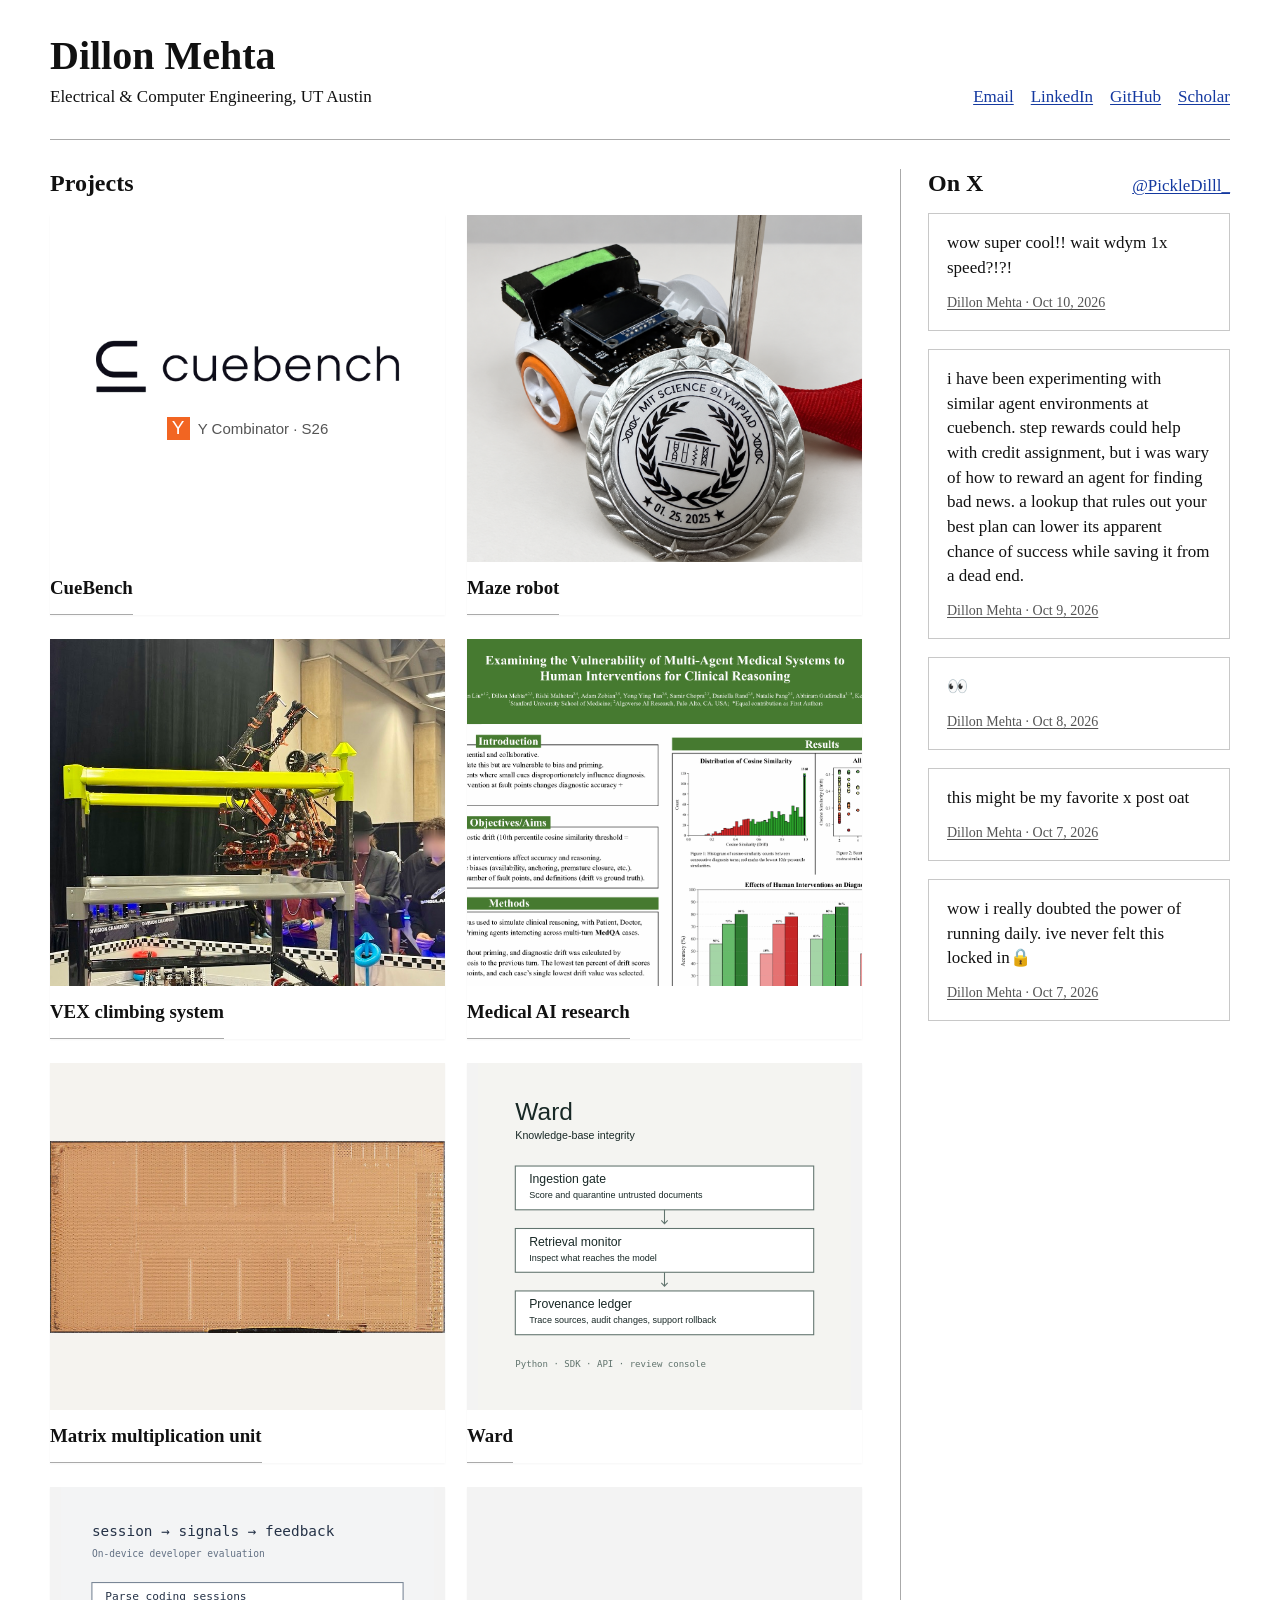
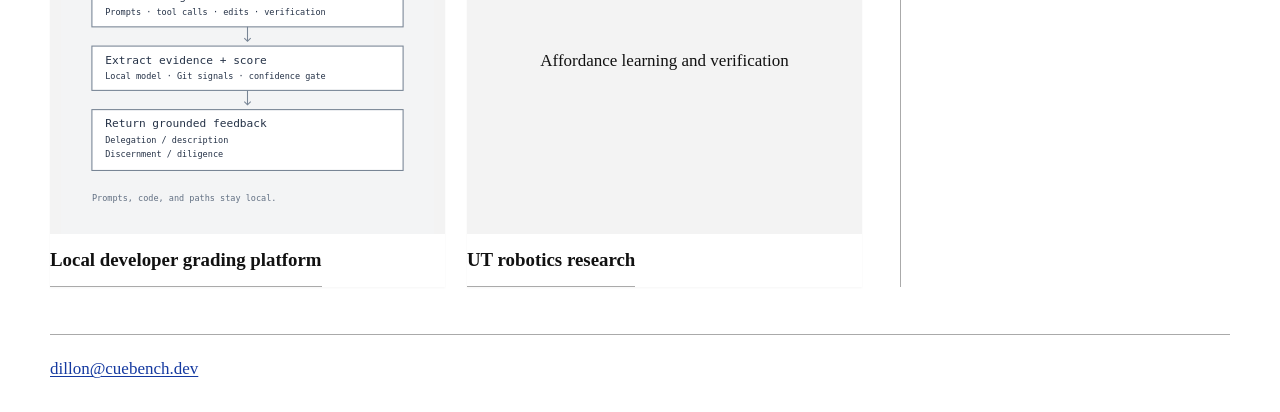
==== commit 2f46fe8a: "Refresh X feed fallback with latest five profile posts" ====
--- a/index.html
+++ b/index.html
@@ -158,6 +158,6 @@
     <div class="card-motor card-support"><span class="shaft-bearing"><span class="bearing-bolt"></span></span><span class="motor-shaft"></span><span class="motor-coupler"></span></div>
   </div>
   <script src="site.js" defer></script>
-  <script src="x-feed.js?v=profile-timeline-hourly-1" defer></script>
+  <script src="x-feed.js?v=profile-timeline-20261110" defer></script>
 </body>
 </html>
